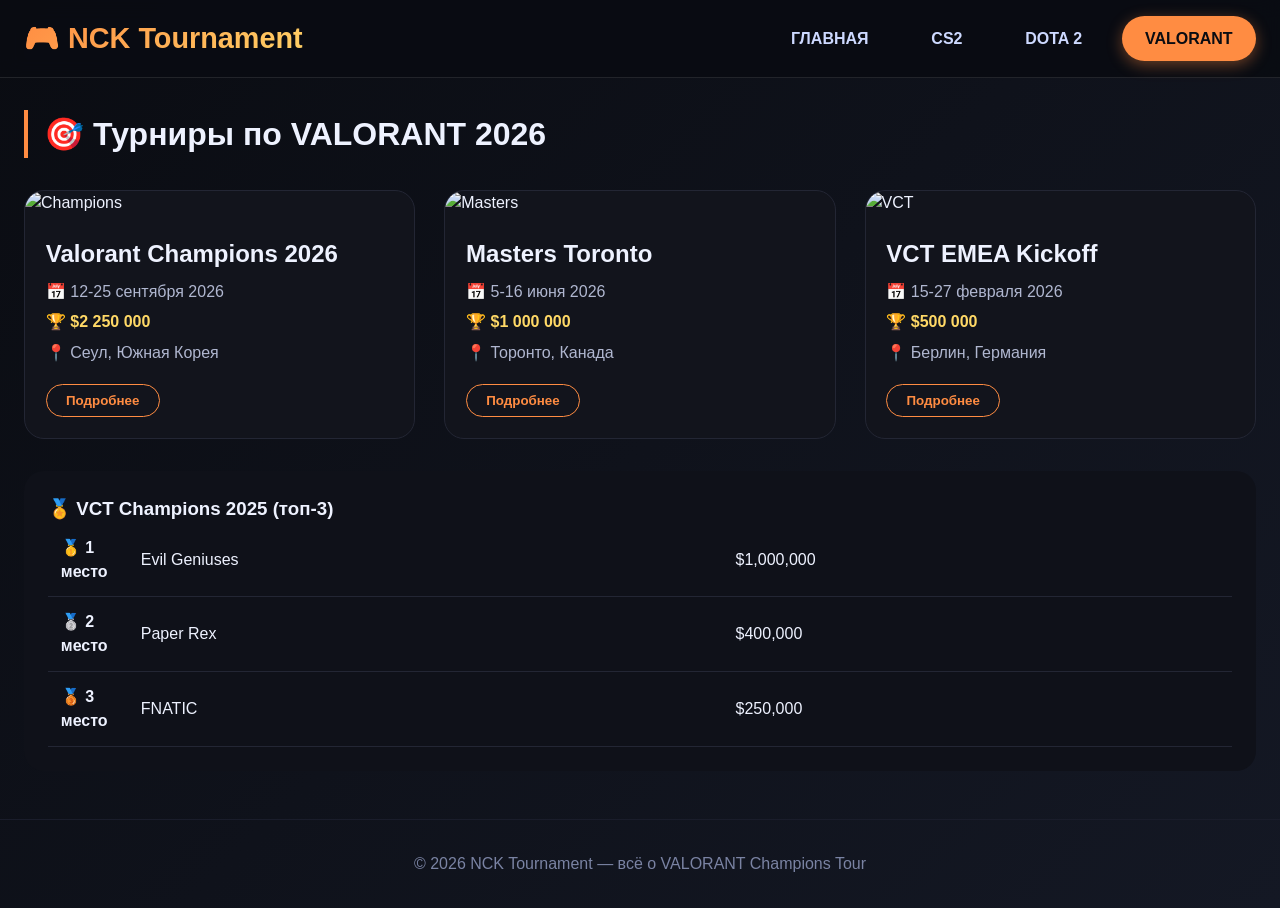
==== valorant.html @ ac2ecade "Add files via upload" ====
<!DOCTYPE html>
<html lang="ru">
<head>
    <meta charset="UTF-8">
    <meta name="viewport" content="width=device-width, initial-scale=1.0">
    <title>Valorant Турниры | NCK Tournament</title>
    <link rel="stylesheet" href="style.css">
</head>
<body>

<header class="header">
    <div class="container">
        <div class="nav">
            <div class="logo">🎮 NCK Tournament</div>
            <div class="nav-links">
                <a href="index.html" class="nav-link">ГЛАВНАЯ</a>
                <a href="cs2.html" class="nav-link">CS2</a>
                <a href="dota2.html" class="nav-link">DOTA 2</a>
                <a href="valorant.html" class="nav-link active">VALORANT</a>
            </div>
        </div>
    </div>
</header>

<main class="container">
    <h1 class="section-title">🎯 Турниры по VALORANT 2026</h1>
    <div class="tournaments-grid">
        <div class="tournament-card">
            <img src="img/valorant1.jpg" alt="Champions" class="tournament-img">
            <div class="tournament-info">
                <h3>Valorant Champions 2026</h3>
                <div class="date">📅 12-25 сентября 2026</div>
                <div class="prize">🏆 $2 250 000</div>
                <div class="location">📍 Сеул, Южная Корея</div>
                <button class="details-btn" data-tournament="Valorant Champions 2026">Подробнее</button>
            </div>
        </div>
        <div class="tournament-card">
            <img src="img/valorant2.png" alt="Masters" class="tournament-img">
            <div class="tournament-info">
                <h3>Masters Toronto</h3>
                <div class="date">📅 5-16 июня 2026</div>
                <div class="prize">🏆 $1 000 000</div>
                <div class="location">📍 Торонто, Канада</div>
                <button class="details-btn" data-tournament="Masters Toronto Valorant">Подробнее</button>
            </div>
        </div>
        <div class="tournament-card">
            <img src="img/valorant3.png" alt="VCT" class="tournament-img">
            <div class="tournament-info">
                <h3>VCT EMEA Kickoff</h3>
                <div class="date">📅 15-27 февраля 2026</div>
                <div class="prize">🏆 $500 000</div>
                <div class="location">📍 Берлин, Германия</div>
                <button class="details-btn" data-tournament="VCT EMEA Kickoff Valorant">Подробнее</button>
            </div>
        </div>
    </div>

    <div class="results-section">
        <h3>🏅 VCT Champions 2025 (топ-3)</h3>
        <table class="results-table">
            <tr><td class="place">🥇 1 место</td><td>Evil Geniuses</td><td class="prize-money">$1,000,000</td></tr>
            <tr><td class="place">🥈 2 место</td><td>Paper Rex</td><td class="prize-money">$400,000</td></tr>
            <tr><td class="place">🥉 3 место</td><td>FNATIC</td><td class="prize-money">$250,000</td></tr>
        </table>
    </div>
</main>

<footer class="footer container">
    <p>© 2026 NCK Tournament — всё о VALORANT Champions Tour</p>
</footer>

<script src="script.js"></script>
</body>
</html>
---- style.css ----
/* style.css - полный стиль для киберспортивного портала */
* {
    margin: 0;
    padding: 0;
    box-sizing: border-box;
}

body {
    font-family: 'Segoe UI', 'Roboto', sans-serif;
    background: linear-gradient(135deg, #0a0c12 0%, #141824 100%);
    color: #eef2ff;
    line-height: 1.5;
    min-height: 100vh;
}

/* хедер */
.header {
    background: rgba(10, 12, 18, 0.95);
    backdrop-filter: blur(10px);
    border-bottom: 1px solid rgba(255, 255, 255, 0.1);
    position: sticky;
    top: 0;
    z-index: 100;
    padding: 1rem 0;
}

.container {
    max-width: 1280px;
    margin: 0 auto;
    padding: 0 24px;
}

.nav {
    display: flex;
    flex-wrap: wrap;
    justify-content: space-between;
    align-items: center;
    gap: 1.5rem;
}

.logo {
    font-size: 1.8rem;
    font-weight: 800;
    background: linear-gradient(135deg, #ff8c42, #ffd166);
    -webkit-background-clip: text;
    background-clip: text;
    color: transparent;
}

.nav-links {
    display: flex;
    gap: 1rem;
    flex-wrap: wrap;
}

.nav-link {
    text-decoration: none;
    padding: 0.6rem 1.4rem;
    font-weight: 600;
    border-radius: 40px;
    color: #cdd9ff;
    transition: all 0.3s ease;
    background: transparent;
    border: 1px solid transparent;
}

.nav-link:hover {
    background: rgba(255, 140, 66, 0.15);
    border-color: #ff8c42;
    transform: translateY(-2px);
}

.nav-link.active {
    background: #ff8c42;
    color: #0a0c12;
    box-shadow: 0 4px 15px rgba(255, 140, 66, 0.4);
}

/* главный баннер */
.hero {
    background: linear-gradient(135deg, #1a1f2e, #0f1119);
    border-radius: 30px;
    padding: 3rem 2rem;
    margin: 2rem 0;
    text-align: center;
    border: 1px solid rgba(255, 140, 66, 0.3);
}

.hero h1 {
    font-size: 3rem;
    margin-bottom: 1rem;
}

.hero p {
    font-size: 1.2rem;
    color: #b9c3e6;
    margin-bottom: 1.5rem;
}

/* карточки */
.section-title {
    font-size: 2rem;
    margin: 2rem 0 1.5rem;
    border-left: 4px solid #ff8c42;
    padding-left: 1rem;
}

.games-grid {
    display: grid;
    grid-template-columns: repeat(auto-fit, minmax(320px, 1fr));
    gap: 2rem;
    margin: 2rem 0;
}

.game-card {
    background: #12141c;
    border-radius: 24px;
    overflow: hidden;
    transition: all 0.3s ease;
    border: 1px solid #232634;
    cursor: pointer;
}

.game-card:hover {
    transform: translateY(-8px);
    box-shadow: 0 20px 35px rgba(0, 0, 0, 0.5);
    border-color: #ff8c42;
}

.card-img {
    width: 100%;
    height: 200px;
    object-fit: cover;
    display: block;
}

.game-card h3 {
    font-size: 1.8rem;
    margin: 1rem 0 0.5rem 1rem;
}

.game-card p {
    margin: 0 1rem 1rem;
    color: #9aa4bf;
}

.card-btn {
    background: #ff8c42;
    color: #0a0c12;
    border: none;
    padding: 0.7rem 1.5rem;
    margin: 0 1rem 1.5rem 1rem;
    border-radius: 40px;
    font-weight: bold;
    cursor: pointer;
    transition: all 0.2s;
    font-size: 1rem;
}

.card-btn:hover {
    background: #ffa75c;
    transform: scale(1.05);
}

/* карточки турниров (на страницах игр) */
.tournaments-grid {
    display: grid;
    grid-template-columns: repeat(auto-fill, minmax(340px, 1fr));
    gap: 1.8rem;
    margin: 2rem 0;
}

.tournament-card {
    background: #12141c;
    border-radius: 20px;
    padding: 0;
    overflow: hidden;
    border: 1px solid #232634;
    transition: all 0.3s;
}

.tournament-card:hover {
    transform: translateY(-5px);
    box-shadow: 0 12px 25px rgba(0, 0, 0, 0.4);
}

.tournament-img {
    width: 100%;
    height: 180px;
    object-fit: cover;
}

.tournament-info {
    padding: 1.3rem;
}

.tournament-info h3 {
    font-size: 1.5rem;
    margin-bottom: 0.5rem;
}

.date, .prize, .location {
    margin: 0.4rem 0;
    color: #b0b7d0;
}

.prize {
    color: #ffd966;
    font-weight: bold;
}

.details-btn {
    background: transparent;
    border: 1px solid #ff8c42;
    color: #ff8c42;
    padding: 0.5rem 1.2rem;
    border-radius: 30px;
    cursor: pointer;
    margin-top: 0.8rem;
    transition: all 0.2s;
    font-weight: bold;
}

.details-btn:hover {
    background: #ff8c42;
    color: #0a0c12;
}

/* таблица результатов */
.results-section {
    background: #0f1119;
    border-radius: 20px;
    padding: 1.5rem;
    margin: 2rem 0;
}

.results-table {
    width: 100%;
    border-collapse: collapse;
}

.results-table td, .results-table th {
    padding: 0.8rem;
    border-bottom: 1px solid #232634;
}

.place {
    font-weight: bold;
    width: 80px;
}

/* модальное окно */
.modal {
    display: none;
    position: fixed;
    z-index: 1000;
    left: 0;
    top: 0;
    width: 100%;
    height: 100%;
    background: rgba(0, 0, 0, 0.8);
    backdrop-filter: blur(5px);
    animation: fadeIn 0.3s;
}

.modal-content {
    background: #12141c;
    margin: 10% auto;
    padding: 2rem;
    width: 90%;
    max-width: 500px;
    border-radius: 20px;
    border: 1px solid #ff8c42;
    position: relative;
    animation: slideIn 0.3s;
}

.close-modal {
    position: absolute;
    right: 1.5rem;
    top: 1rem;
    font-size: 2rem;
    cursor: pointer;
    color: #ff8c42;
}

.close-modal:hover {
    color: white;
}

.modal-btn {
    background: #ff8c42;
    color: #0a0c12;
    border: none;
    padding: 0.6rem 1.5rem;
    border-radius: 40px;
    cursor: pointer;
    margin-top: 1rem;
    font-weight: bold;
}

/* футер */
.footer {
    text-align: center;
    padding: 2rem;
    border-top: 1px solid #1a1d2b;
    margin-top: 3rem;
    color: #7a83a3;
}

/* анимации */
@keyframes fadeIn {
    from { opacity: 0; }
    to { opacity: 1; }
}

@keyframes slideIn {
    from { transform: translateY(-50px); opacity: 0; }
    to { transform: translateY(0); opacity: 1; }
}

/* адаптив */
@media (max-width: 768px) {
    .hero h1 { font-size: 2rem; }
    .section-title { font-size: 1.5rem; }
    .games-grid { gap: 1rem; }
}
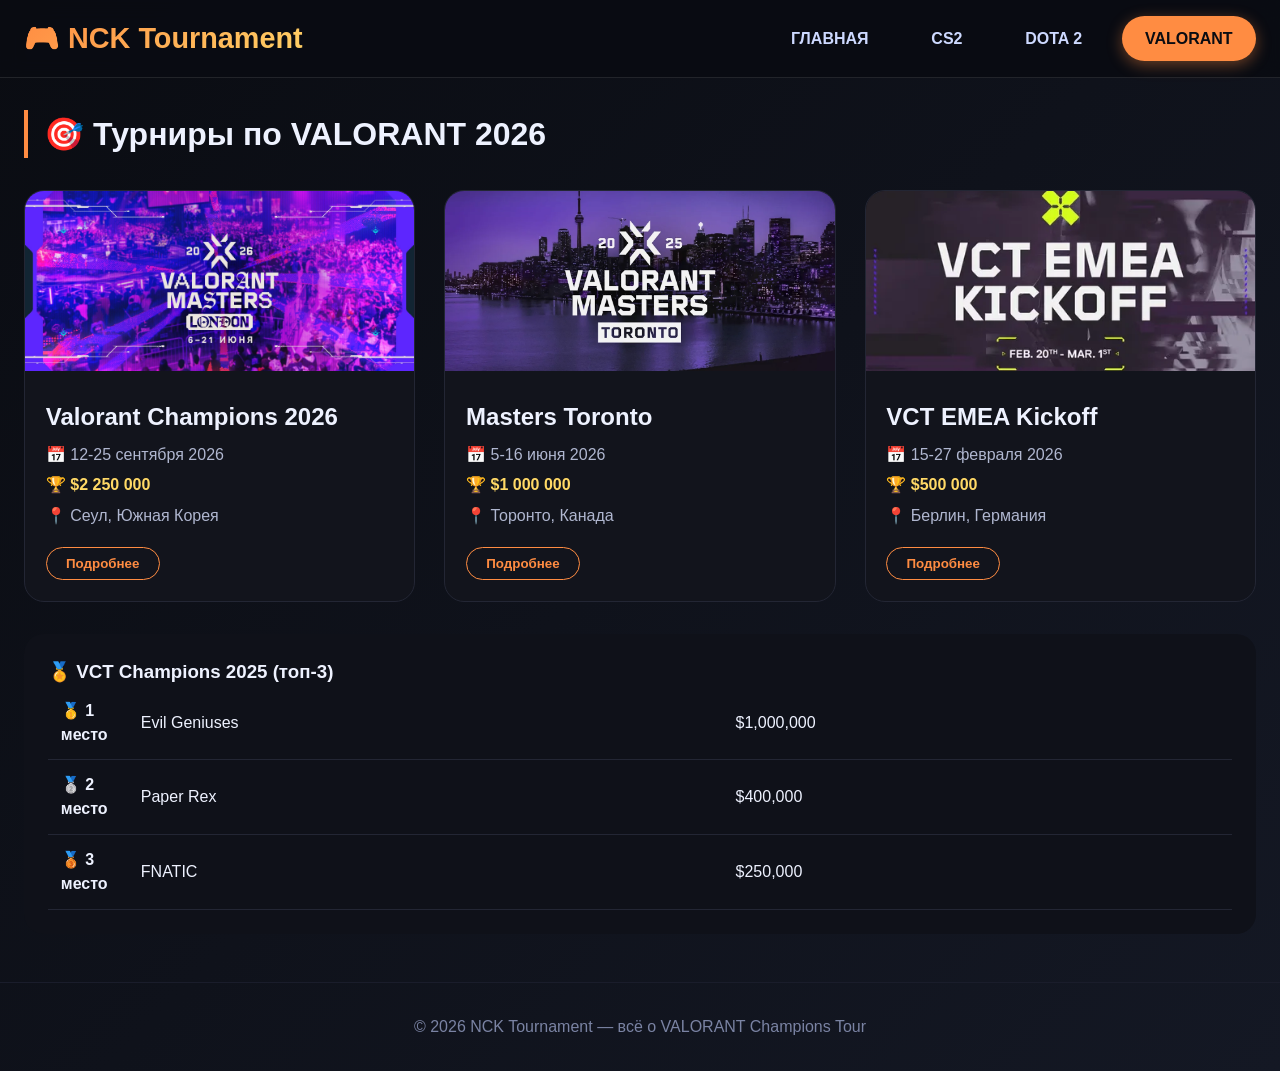
==== commit 3c80b772: "Update valorant.html" ====
--- a/valorant.html
+++ b/valorant.html
@@ -26,7 +26,7 @@
     <h1 class="section-title">🎯 Турниры по VALORANT 2026</h1>
     <div class="tournaments-grid">
         <div class="tournament-card">
-            <img src="img/valorant1.jpg" alt="Champions" class="tournament-img">
+            <img src="valorant1.jpg" alt="Champions" class="tournament-img">
             <div class="tournament-info">
                 <h3>Valorant Champions 2026</h3>
                 <div class="date">📅 12-25 сентября 2026</div>
@@ -36,7 +36,7 @@
             </div>
         </div>
         <div class="tournament-card">
-            <img src="img/valorant2.png" alt="Masters" class="tournament-img">
+            <img src="valorant2.png" alt="Masters" class="tournament-img">
             <div class="tournament-info">
                 <h3>Masters Toronto</h3>
                 <div class="date">📅 5-16 июня 2026</div>
@@ -46,7 +46,7 @@
             </div>
         </div>
         <div class="tournament-card">
-            <img src="img/valorant3.png" alt="VCT" class="tournament-img">
+            <img src="valorant3.png" alt="VCT" class="tournament-img">
             <div class="tournament-info">
                 <h3>VCT EMEA Kickoff</h3>
                 <div class="date">📅 15-27 февраля 2026</div>
@@ -73,4 +73,4 @@
 
 <script src="script.js"></script>
 </body>
-</html>+</html>
